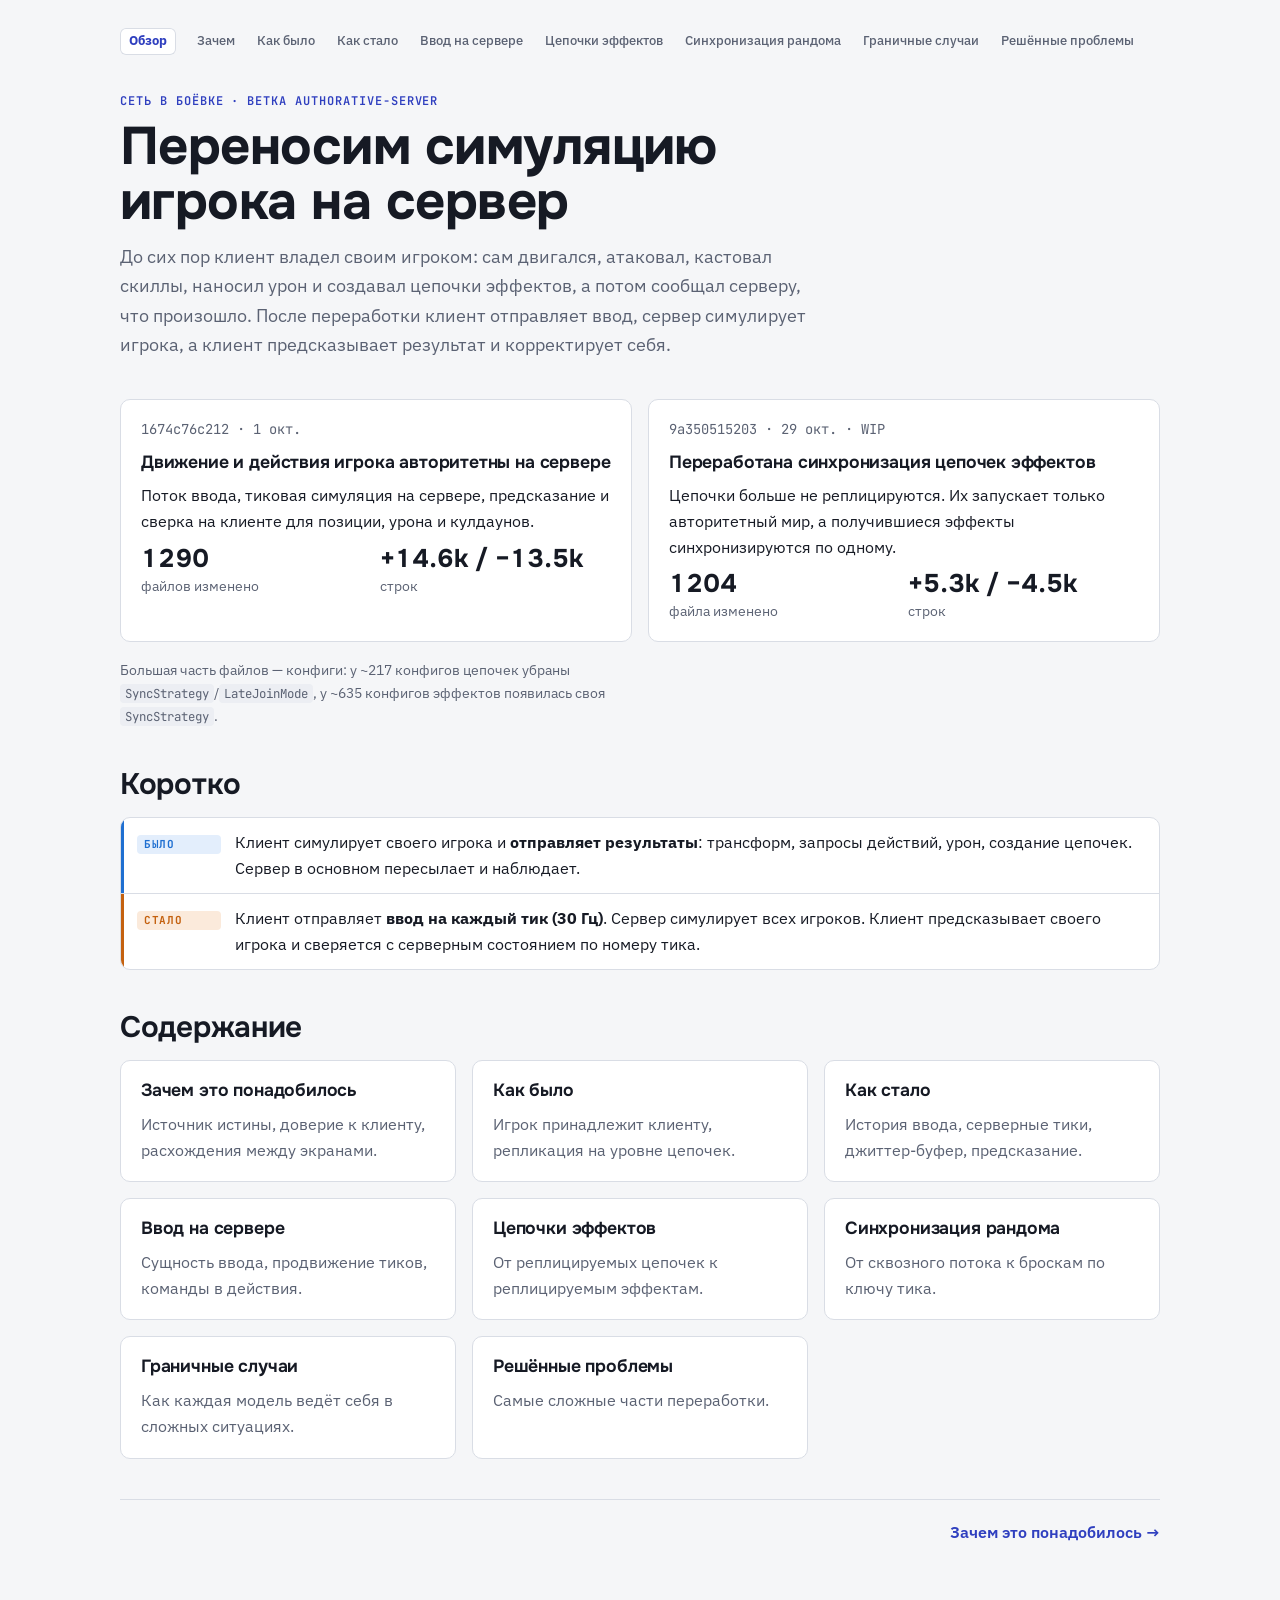
==== index.html @ 98e15e2c "feat(authorative-server) Add presentation pages" ====
<!doctype html>
<html lang="ru">
<head>
<meta charset="utf-8">
<meta name="viewport" content="width=device-width, initial-scale=1">
<title>Авторитетный сервер</title>
<meta name="claude:viewport-fit-sides" content="cover">
<link rel="stylesheet" href="https://fonts.googleapis.com/css2?family=Onest:wght@500..700&family=IBM+Plex+Sans:wght@400;500;600&family=JetBrains+Mono:wght@400;600;700&display=swap">
<link rel="stylesheet" href="deck.css">
</head>
<body>

<div class="page" lang="ru">
  <nav class="nav" aria-label="Страницы">
    <a class="home" href="index.html" aria-current="page">Обзор</a>
    <a href="why.html">Зачем</a>
    <a href="before.html">Как было</a>
    <a href="now.html">Как стало</a>
    <a href="server-input.html">Ввод на сервере</a>
    <a href="effects.html">Цепочки эффектов</a>
    <a href="random.html">Синхронизация рандома</a>
    <a href="edge-cases.html">Граничные случаи</a>
    <a href="problems.html">Решённые проблемы</a>
  </nav>

  <header class="head">
    <span class="eyebrow">Сеть в боёвке · ветка authorative-server</span>
    <h1>Переносим симуляцию игрока на сервер</h1>
    <p class="lede">До сих пор клиент владел своим игроком: сам двигался, атаковал, кастовал скиллы, наносил урон и создавал цепочки эффектов, а потом сообщал серверу, что произошло. После переработки клиент отправляет ввод, сервер симулирует игрока, а клиент предсказывает результат и корректирует себя.</p>
  </header>

  <section>
    <div class="cols">
      <div class="card">
        <span class="mono" style="color:var(--muted)">1674c76c212 · 1 окт.</span>
        <h3>Движение и действия игрока авторитетны на сервере</h3>
        <p>Поток ввода, тиковая симуляция на сервере, предсказание и сверка на клиенте для позиции, урона и кулдаунов.</p>
        <div class="cols" style="grid-template-columns:repeat(2,1fr);gap:8px">
          <div class="stat"><b>1290</b><span>файлов изменено</span></div>
          <div class="stat"><b>+14.6k / −13.5k</b><span>строк</span></div>
        </div>
      </div>
      <div class="card">
        <span class="mono" style="color:var(--muted)">9a350515203 · 29 окт. · WIP</span>
        <h3>Переработана синхронизация цепочек эффектов</h3>
        <p>Цепочки больше не реплицируются. Их запускает только авторитетный мир, а получившиеся эффекты синхронизируются по одному.</p>
        <div class="cols" style="grid-template-columns:repeat(2,1fr);gap:8px">
          <div class="stat"><b>1204</b><span>файла изменено</span></div>
          <div class="stat"><b>+5.3k / −4.5k</b><span>строк</span></div>
        </div>
      </div>
    </div>
    <p style="color:var(--muted);font-size:.9rem">Большая часть файлов — конфиги: у ~217 конфигов цепочек убраны <code>SyncStrategy</code>/<code>LateJoinMode</code>, у ~635 конфигов эффектов появилась своя <code>SyncStrategy</code>.</p>
  </section>

  <section>
    <h2>Коротко</h2>
    <div class="flow">
      <div class="step c"><span class="who c">Было</span><div>Клиент симулирует своего игрока и <b>отправляет результаты</b>: трансформ, запросы действий, урон, создание цепочек. Сервер в основном пересылает и наблюдает.</div></div>
      <div class="step s"><span class="who s">Стало</span><div>Клиент отправляет <b>ввод на каждый тик (30&nbsp;Гц)</b>. Сервер симулирует всех игроков. Клиент предсказывает своего игрока и сверяется с серверным состоянием по номеру тика.</div></div>
    </div>
  </section>

  <section>
    <h2>Содержание</h2>
    <div class="cols">
      <a class="card" href="why.html" style="text-decoration:none;color:inherit"><h3>Зачем это понадобилось</h3><p style="color:var(--muted)">Источник истины, доверие к клиенту, расхождения между экранами.</p></a>
      <a class="card" href="before.html" style="text-decoration:none;color:inherit"><h3>Как было</h3><p style="color:var(--muted)">Игрок принадлежит клиенту, репликация на уровне цепочек.</p></a>
      <a class="card" href="now.html" style="text-decoration:none;color:inherit"><h3>Как стало</h3><p style="color:var(--muted)">История ввода, серверные тики, джиттер-буфер, предсказание.</p></a>
      <a class="card" href="server-input.html" style="text-decoration:none;color:inherit"><h3>Ввод на сервере</h3><p style="color:var(--muted)">Сущность ввода, продвижение тиков, команды в действия.</p></a>
      <a class="card" href="effects.html" style="text-decoration:none;color:inherit"><h3>Цепочки эффектов</h3><p style="color:var(--muted)">От реплицируемых цепочек к реплицируемым эффектам.</p></a>
      <a class="card" href="random.html" style="text-decoration:none;color:inherit"><h3>Синхронизация рандома</h3><p style="color:var(--muted)">От сквозного потока к броскам по ключу тика.</p></a>
      <a class="card" href="edge-cases.html" style="text-decoration:none;color:inherit"><h3>Граничные случаи</h3><p style="color:var(--muted)">Как каждая модель ведёт себя в сложных ситуациях.</p></a>
      <a class="card" href="problems.html" style="text-decoration:none;color:inherit"><h3>Решённые проблемы</h3><p style="color:var(--muted)">Самые сложные части переработки.</p></a>
    </div>
  </section>

  <div class="pager"><span></span><a href="why.html">Зачем это понадобилось →</a></div>
</div>
<script>
try { history.scrollRestoration = "manual"; } catch (e) {}
window.scrollTo(0, 0);
window.addEventListener("pageshow", function () { window.scrollTo(0, 0); });
</script>
</body>
</html>
---- deck.css ----
/* Layout: one slide-like column per page, client/server colour code carried through every diagram */
:root {
  --bg: #f5f6f8;
  --surface: #ffffff;
  --ink: #161a24;
  --muted: #5b6273;
  --line: #d9dde5;
  --accent: #2f3fbf;
  --client: #1f6fd1;
  --client-soft: #e3eefc;
  --server: #c4610f;
  --server-soft: #fbeadb;
  --good: #1d7a4c;
  --good-soft: #def3e7;
  --bad: #b3261e;
  --bad-soft: #fbe3e1;
  --code-bg: #eceef3;
  --f-display: "Onest", "Segoe UI", system-ui, sans-serif;
  --f-body: "IBM Plex Sans", "Segoe UI", system-ui, sans-serif;
  --f-mono: "JetBrains Mono", ui-monospace, "SFMono-Regular", Menlo, monospace;
  color-scheme: light;
}
@media (prefers-color-scheme: dark) {
  :root:not([data-theme="light"]) {
    --bg: #11141b; --surface: #181c25; --ink: #e7e9ef; --muted: #9aa1b2; --line: #2a303d;
    --accent: #8e9bff; --client: #6aa8f5; --client-soft: #17263b; --server: #f0a05a; --server-soft: #33241a;
    --good: #5cc98f; --good-soft: #15291f; --bad: #f08a83; --bad-soft: #351b1a; --code-bg: #1f2430;
    color-scheme: dark;
  }
}
:root[data-theme="dark"] {
  --bg: #11141b; --surface: #181c25; --ink: #e7e9ef; --muted: #9aa1b2; --line: #2a303d;
  --accent: #8e9bff; --client: #6aa8f5; --client-soft: #17263b; --server: #f0a05a; --server-soft: #33241a;
  --good: #5cc98f; --good-soft: #15291f; --bad: #f08a83; --bad-soft: #351b1a; --code-bg: #1f2430;
  color-scheme: dark;
}

*, *::before, *::after { box-sizing: border-box; }
html { padding-top: env(safe-area-inset-top, 0px); padding-bottom: env(safe-area-inset-bottom, 0px); }
body {
  margin: 0;
  background: var(--bg);
  color: var(--ink);
  font: 16px/1.6 var(--f-body);
  padding-left: max(16px, env(safe-area-inset-left, 0px));
  padding-right: max(16px, env(safe-area-inset-right, 0px));
}
[hidden] { display: none !important; }
img { max-width: 100%; }

.page { max-width: 1040px; margin: 0 auto; padding-block: 28px 64px; display: flex; flex-direction: column; gap: 40px; }

/* top nav */
.nav { display: flex; flex-wrap: wrap; gap: 6px 4px; align-items: center; font: 500 13px/1.3 var(--f-body); }
.nav a { color: var(--muted); text-decoration: none; padding: 5px 9px; border-radius: 6px; }
.nav a:hover { color: var(--ink); background: var(--code-bg); }
.nav a[aria-current="page"] { color: var(--accent); background: var(--surface); box-shadow: inset 0 0 0 1px var(--line); }
.nav .home { font-weight: 700; color: var(--ink); margin-right: 8px; }
a:focus-visible { outline: 2px solid var(--accent); outline-offset: 2px; }

/* headings */
.eyebrow { font: 600 12px/1 var(--f-mono); letter-spacing: .08em; text-transform: uppercase; color: var(--accent); }
h1, h2, h3 { font-family: var(--f-display); text-wrap: balance; margin: 0; letter-spacing: -0.01em; }
h1 { font-size: clamp(2rem, 5vw, 3.3rem); line-height: 1.05; font-weight: 700; }
h2 { font-size: clamp(1.4rem, 3vw, 1.85rem); line-height: 1.15; font-weight: 650; }
h3 { font-size: 1.1rem; line-height: 1.3; font-weight: 650; }
.lede { font-size: 1.15rem; color: var(--muted); max-width: 64ch; margin: 0; }
p { margin: 0; max-width: 68ch; }
section { display: flex; flex-direction: column; gap: 16px; }
.head { display: flex; flex-direction: column; gap: 12px; }

code, .mono { font-family: var(--f-mono); font-size: .86em; }
code { background: var(--code-bg); padding: 1px 5px; border-radius: 4px; overflow-wrap: anywhere; }
pre { margin: 0; background: var(--code-bg); border-radius: 8px; padding: 14px 16px; overflow-x: auto; font: 13px/1.55 var(--f-mono); }
pre code { background: none; padding: 0; font-size: inherit; }

ul.plain { margin: 0; padding-left: 1.1em; display: flex; flex-direction: column; gap: 6px; max-width: 70ch; }

/* grids */
.cols { display: grid; grid-template-columns: repeat(auto-fit, minmax(280px, 1fr)); gap: 16px; }
.cols > * { min-width: 0; }
.card { background: var(--surface); border: 1px solid var(--line); border-radius: 10px; padding: 18px 20px; display: flex; flex-direction: column; gap: 10px; }

/* client / server tags */
.who { display: inline-block; font: 700 11px/1 var(--f-mono); letter-spacing: .06em; text-transform: uppercase; padding: 4px 7px; border-radius: 4px; white-space: nowrap; }
.who.c { color: var(--client); background: var(--client-soft); }
.who.s { color: var(--server); background: var(--server-soft); }
.who.n { color: var(--muted); background: var(--code-bg); }
.who.g { color: var(--good); background: var(--good-soft); }
.who.b { color: var(--bad); background: var(--bad-soft); }

/* sequence flow */
.flow { display: flex; flex-direction: column; border: 1px solid var(--line); border-radius: 10px; background: var(--surface); overflow: hidden; }
.flow .step { display: grid; grid-template-columns: 84px 1fr; gap: 14px; padding: 12px 16px; border-top: 1px solid var(--line); align-items: baseline; }
.flow .step:first-child { border-top: 0; }
.flow .step > div { min-width: 0; }
.flow .step.c { box-shadow: inset 3px 0 0 var(--client); }
.flow .step.s { box-shadow: inset 3px 0 0 var(--server); }
.flow .step.n { box-shadow: inset 3px 0 0 var(--line); }
.flow .step small { display: block; color: var(--muted); font-size: .85rem; }

/* comparison table */
.tbl { overflow-x: auto; border: 1px solid var(--line); border-radius: 10px; background: var(--surface); }
table { border-collapse: collapse; width: 100%; min-width: 720px; font-size: .93rem; }
th, td { text-align: left; vertical-align: top; padding: 11px 14px; border-top: 1px solid var(--line); }
thead th { border-top: 0; font: 600 12px/1.2 var(--f-mono); letter-spacing: .05em; text-transform: uppercase; color: var(--muted); background: var(--code-bg); }
td:first-child { font-weight: 600; width: 22%; }

/* tick strip */
.ticks { display: flex; flex-wrap: wrap; gap: 4px; align-items: center; font: 12px/1 var(--f-mono); }
.tick { width: 34px; height: 30px; border-radius: 5px; display: grid; place-items: center; background: var(--code-bg); color: var(--muted); }
.tick.in { background: var(--client-soft); color: var(--client); font-weight: 700; }
.tick.sim { background: var(--server-soft); color: var(--server); font-weight: 700; }
.tick.x { background: var(--bad-soft); color: var(--bad); font-weight: 700; }
.tick.skip { background: transparent; color: var(--muted); box-shadow: inset 0 0 0 1px dashed var(--line); outline: 1px dashed var(--line); outline-offset: -1px; }
.ticklabel { min-width: 120px; color: var(--muted); font-family: var(--f-body); font-size: 13px; }

.stat { display: flex; flex-direction: column; gap: 2px; }
.stat b { font: 700 1.6rem/1.1 var(--f-display); font-variant-numeric: tabular-nums; }
.stat span { color: var(--muted); font-size: .88rem; }

.callout { border-left: 3px solid var(--accent); padding: 4px 0 4px 16px; color: var(--ink); max-width: 72ch; }

.pager { display: flex; justify-content: space-between; gap: 12px; flex-wrap: wrap; border-top: 1px solid var(--line); padding-top: 20px; font-weight: 600; }
.pager a { color: var(--accent); text-decoration: none; }
.pager a:hover { text-decoration: underline; }

@media (max-width: 560px) {
  .flow .step { grid-template-columns: 1fr; gap: 6px; }
}
@media (prefers-reduced-motion: reduce) { * { scroll-behavior: auto !important; } }
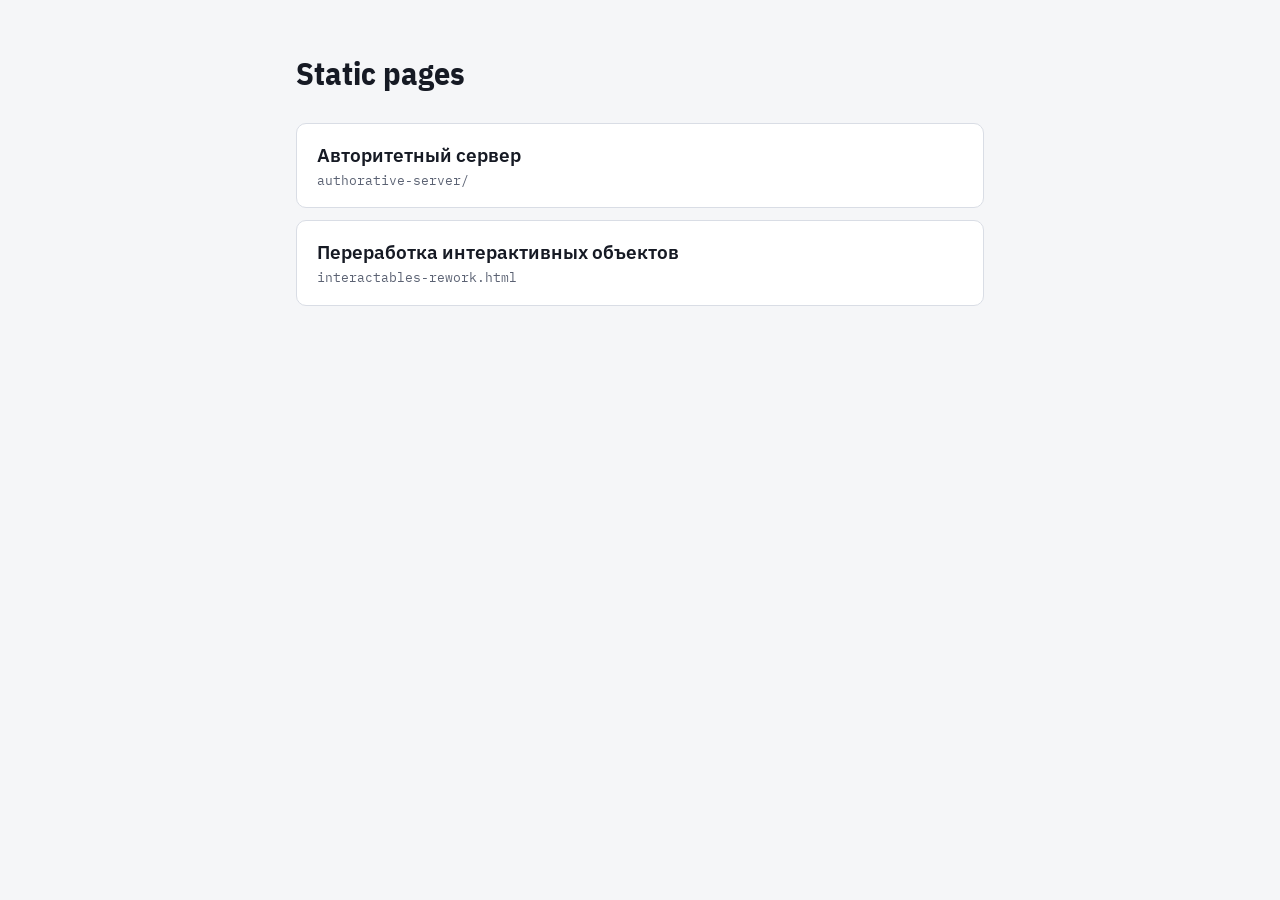
==== commit 8f8622f5: "fix(pages) Add index, share css" ====
--- a/index.html
+++ b/index.html
@@ -3,84 +3,28 @@
 <head>
 <meta charset="utf-8">
 <meta name="viewport" content="width=device-width, initial-scale=1">
-<title>Авторитетный сервер</title>
-<meta name="claude:viewport-fit-sides" content="cover">
-<link rel="stylesheet" href="https://fonts.googleapis.com/css2?family=Onest:wght@500..700&family=IBM+Plex+Sans:wght@400;500;600&family=JetBrains+Mono:wght@400;600;700&display=swap">
-<link rel="stylesheet" href="deck.css">
+<title>Static pages</title>
+<link rel="stylesheet" href="common.css">
+<style>
+main { max-width: 720px; margin: 0 auto; padding: 48px 16px; }
+h1 { font-size: 32px; margin-bottom: 24px; }
+ul { list-style: none; margin: 0; padding: 0; display: grid; gap: 12px; }
+a {
+  display: block; padding: 16px 20px; background: var(--surface); border: 1px solid var(--line);
+  border-radius: 10px; color: var(--ink); text-decoration: none;
+}
+a:hover { border-color: var(--accent); }
+.title { font-family: var(--f-display); font-weight: 600; font-size: 19px; }
+.path { color: var(--muted); font-family: var(--f-mono); font-size: 13px; }
+</style>
 </head>
 <body>
-
-<div class="page" lang="ru">
-  <nav class="nav" aria-label="Страницы">
-    <a class="home" href="index.html" aria-current="page">Обзор</a>
-    <a href="why.html">Зачем</a>
-    <a href="before.html">Как было</a>
-    <a href="now.html">Как стало</a>
-    <a href="server-input.html">Ввод на сервере</a>
-    <a href="effects.html">Цепочки эффектов</a>
-    <a href="random.html">Синхронизация рандома</a>
-    <a href="edge-cases.html">Граничные случаи</a>
-    <a href="problems.html">Решённые проблемы</a>
-  </nav>
-
-  <header class="head">
-    <span class="eyebrow">Сеть в боёвке · ветка authorative-server</span>
-    <h1>Переносим симуляцию игрока на сервер</h1>
-    <p class="lede">До сих пор клиент владел своим игроком: сам двигался, атаковал, кастовал скиллы, наносил урон и создавал цепочки эффектов, а потом сообщал серверу, что произошло. После переработки клиент отправляет ввод, сервер симулирует игрока, а клиент предсказывает результат и корректирует себя.</p>
-  </header>
-
-  <section>
-    <div class="cols">
-      <div class="card">
-        <span class="mono" style="color:var(--muted)">1674c76c212 · 1 окт.</span>
-        <h3>Движение и действия игрока авторитетны на сервере</h3>
-        <p>Поток ввода, тиковая симуляция на сервере, предсказание и сверка на клиенте для позиции, урона и кулдаунов.</p>
-        <div class="cols" style="grid-template-columns:repeat(2,1fr);gap:8px">
-          <div class="stat"><b>1290</b><span>файлов изменено</span></div>
-          <div class="stat"><b>+14.6k / −13.5k</b><span>строк</span></div>
-        </div>
-      </div>
-      <div class="card">
-        <span class="mono" style="color:var(--muted)">9a350515203 · 29 окт. · WIP</span>
-        <h3>Переработана синхронизация цепочек эффектов</h3>
-        <p>Цепочки больше не реплицируются. Их запускает только авторитетный мир, а получившиеся эффекты синхронизируются по одному.</p>
-        <div class="cols" style="grid-template-columns:repeat(2,1fr);gap:8px">
-          <div class="stat"><b>1204</b><span>файла изменено</span></div>
-          <div class="stat"><b>+5.3k / −4.5k</b><span>строк</span></div>
-        </div>
-      </div>
-    </div>
-    <p style="color:var(--muted);font-size:.9rem">Большая часть файлов — конфиги: у ~217 конфигов цепочек убраны <code>SyncStrategy</code>/<code>LateJoinMode</code>, у ~635 конфигов эффектов появилась своя <code>SyncStrategy</code>.</p>
-  </section>
-
-  <section>
-    <h2>Коротко</h2>
-    <div class="flow">
-      <div class="step c"><span class="who c">Было</span><div>Клиент симулирует своего игрока и <b>отправляет результаты</b>: трансформ, запросы действий, урон, создание цепочек. Сервер в основном пересылает и наблюдает.</div></div>
-      <div class="step s"><span class="who s">Стало</span><div>Клиент отправляет <b>ввод на каждый тик (30&nbsp;Гц)</b>. Сервер симулирует всех игроков. Клиент предсказывает своего игрока и сверяется с серверным состоянием по номеру тика.</div></div>
-    </div>
-  </section>
-
-  <section>
-    <h2>Содержание</h2>
-    <div class="cols">
-      <a class="card" href="why.html" style="text-decoration:none;color:inherit"><h3>Зачем это понадобилось</h3><p style="color:var(--muted)">Источник истины, доверие к клиенту, расхождения между экранами.</p></a>
-      <a class="card" href="before.html" style="text-decoration:none;color:inherit"><h3>Как было</h3><p style="color:var(--muted)">Игрок принадлежит клиенту, репликация на уровне цепочек.</p></a>
-      <a class="card" href="now.html" style="text-decoration:none;color:inherit"><h3>Как стало</h3><p style="color:var(--muted)">История ввода, серверные тики, джиттер-буфер, предсказание.</p></a>
-      <a class="card" href="server-input.html" style="text-decoration:none;color:inherit"><h3>Ввод на сервере</h3><p style="color:var(--muted)">Сущность ввода, продвижение тиков, команды в действия.</p></a>
-      <a class="card" href="effects.html" style="text-decoration:none;color:inherit"><h3>Цепочки эффектов</h3><p style="color:var(--muted)">От реплицируемых цепочек к реплицируемым эффектам.</p></a>
-      <a class="card" href="random.html" style="text-decoration:none;color:inherit"><h3>Синхронизация рандома</h3><p style="color:var(--muted)">От сквозного потока к броскам по ключу тика.</p></a>
-      <a class="card" href="edge-cases.html" style="text-decoration:none;color:inherit"><h3>Граничные случаи</h3><p style="color:var(--muted)">Как каждая модель ведёт себя в сложных ситуациях.</p></a>
-      <a class="card" href="problems.html" style="text-decoration:none;color:inherit"><h3>Решённые проблемы</h3><p style="color:var(--muted)">Самые сложные части переработки.</p></a>
-    </div>
-  </section>
-
-  <div class="pager"><span></span><a href="why.html">Зачем это понадобилось →</a></div>
-</div>
-<script>
-try { history.scrollRestoration = "manual"; } catch (e) {}
-window.scrollTo(0, 0);
-window.addEventListener("pageshow", function () { window.scrollTo(0, 0); });
-</script>
+<main>
+  <h1>Static pages</h1>
+  <ul>
+    <li><a href="authorative-server/index.html"><div class="title">Авторитетный сервер</div><div class="path">authorative-server/</div></a></li>
+    <li><a href="interactables-rework.html"><div class="title">Переработка интерактивных объектов</div><div class="path">interactables-rework.html</div></a></li>
+  </ul>
+</main>
 </body>
 </html>
--- a/common.css
+++ b/common.css
@@ -0,0 +1,54 @@
+@import url("https://fonts.googleapis.com/css2?family=IBM+Plex+Mono:wght@400;500;600;700&family=IBM+Plex+Sans:wght@400;500;600;700&family=IBM+Plex+Sans+Condensed:wght@600;700&display=swap");
+
+:root {
+  --bg: #f5f6f8;
+  --surface: #ffffff;
+  --ink: #161a24;
+  --muted: #5b6273;
+  --line: #d9dde5;
+  --accent: #2f3fbf;
+  --code-bg: #eceef3;
+  --client: #1f6fd1;
+  --client-soft: #e3eefc;
+  --server: #c4610f;
+  --server-soft: #fbeadb;
+  --core: #6b47b8;
+  --good: #1d7a4c;
+  --good-soft: #def3e7;
+  --bad: #b3261e;
+  --bad-soft: #fbe3e1;
+  --f-display: "IBM Plex Sans Condensed", "IBM Plex Sans", system-ui, sans-serif;
+  --f-body: "IBM Plex Sans", system-ui, -apple-system, "Segoe UI", sans-serif;
+  --f-mono: "IBM Plex Mono", ui-monospace, "SFMono-Regular", Menlo, Consolas, monospace;
+  color-scheme: light;
+}
+@media (prefers-color-scheme: dark) {
+  :root:not([data-theme="light"]) {
+    --bg: #11141b; --surface: #181c25; --ink: #e7e9ef; --muted: #9aa1b2; --line: #2a303d;
+    --accent: #8e9bff; --code-bg: #1f2430;
+    --client: #6aa8f5; --client-soft: #17263b; --server: #f0a05a; --server-soft: #33241a; --core: #b39af0;
+    --good: #5cc98f; --good-soft: #15291f; --bad: #f08a83; --bad-soft: #351b1a;
+    color-scheme: dark;
+  }
+}
+:root[data-theme="dark"] {
+  --bg: #11141b; --surface: #181c25; --ink: #e7e9ef; --muted: #9aa1b2; --line: #2a303d;
+  --accent: #8e9bff; --code-bg: #1f2430;
+  --client: #6aa8f5; --client-soft: #17263b; --server: #f0a05a; --server-soft: #33241a; --core: #b39af0;
+  --good: #5cc98f; --good-soft: #15291f; --bad: #f08a83; --bad-soft: #351b1a;
+  color-scheme: dark;
+}
+
+*, *::before, *::after { box-sizing: border-box; }
+body {
+  margin: 0;
+  background: var(--bg);
+  color: var(--ink);
+  font: 16px/1.6 var(--f-body);
+}
+[hidden] { display: none !important; }
+img { max-width: 100%; }
+a:focus-visible { outline: 2px solid var(--accent); outline-offset: 2px; }
+
+h1, h2, h3, h4 { font-family: var(--f-display); text-wrap: balance; margin: 0; }
+code, .mono { font-family: var(--f-mono); }
